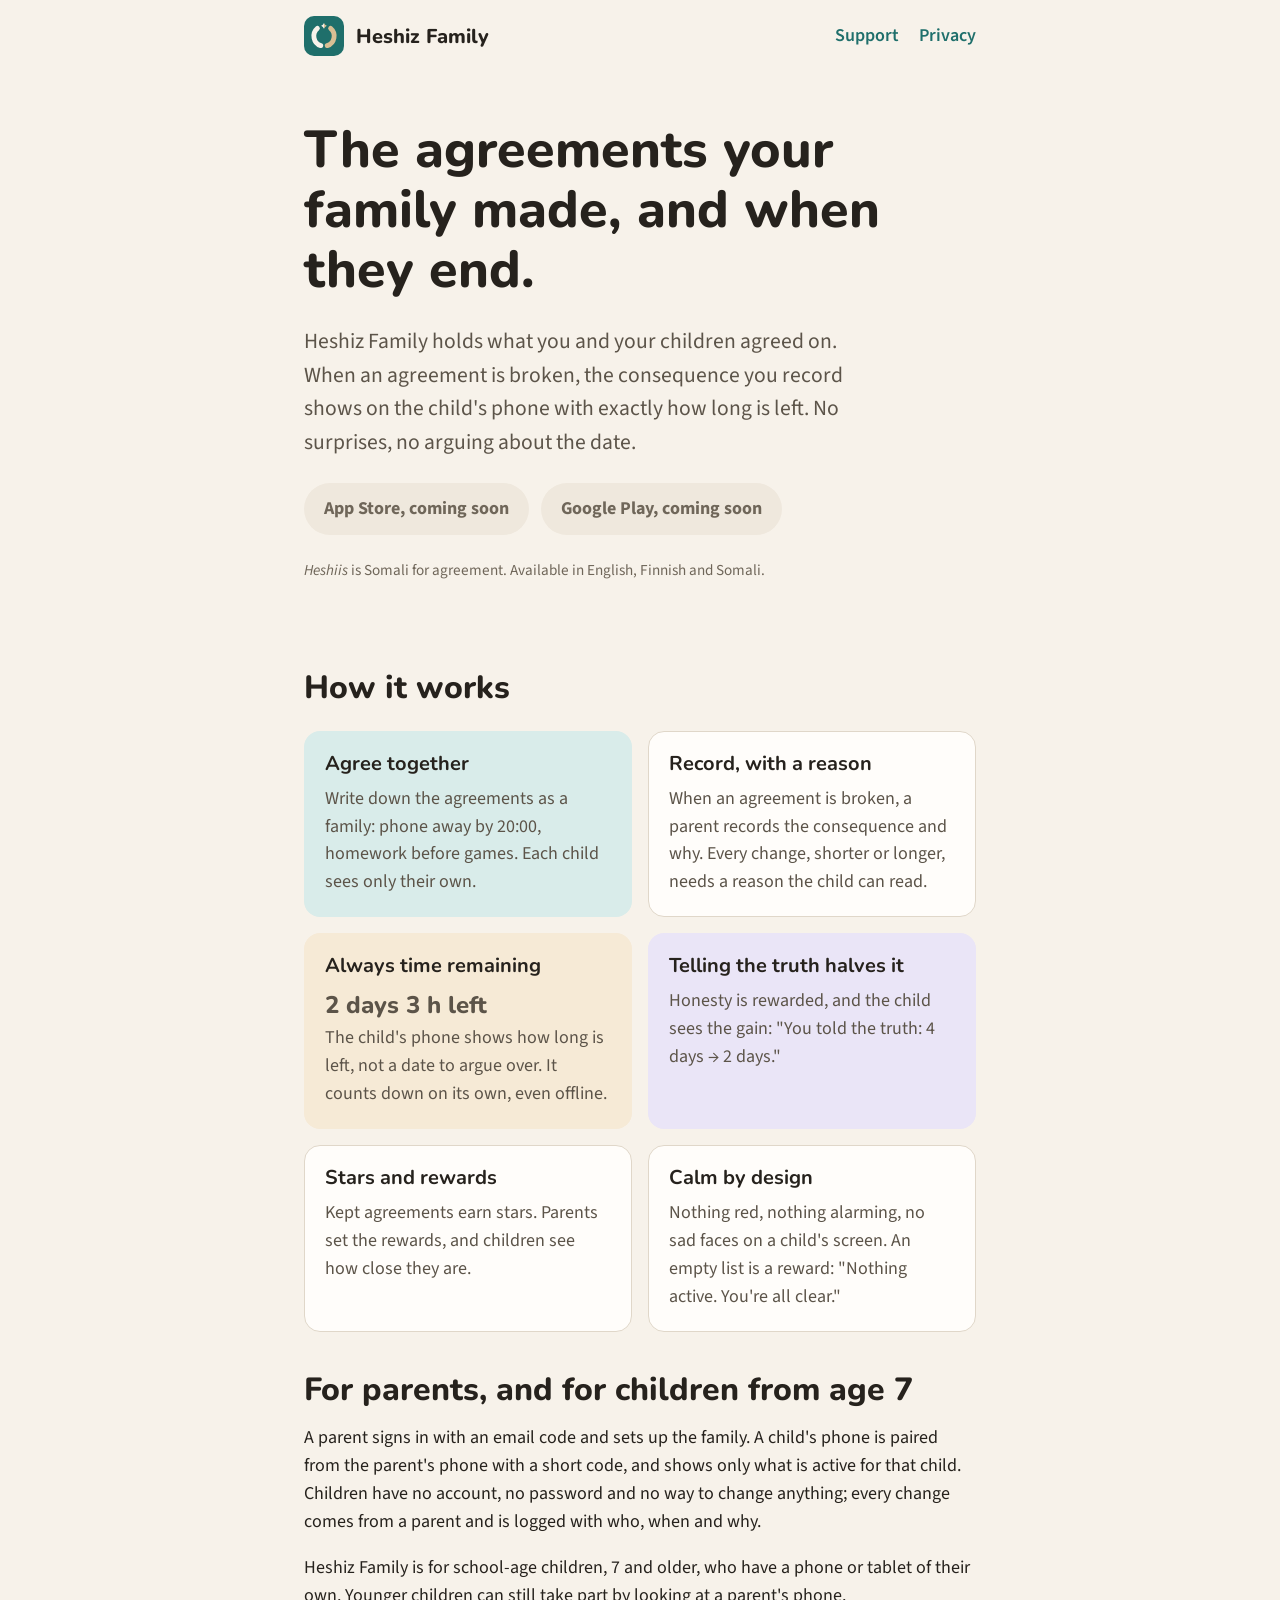
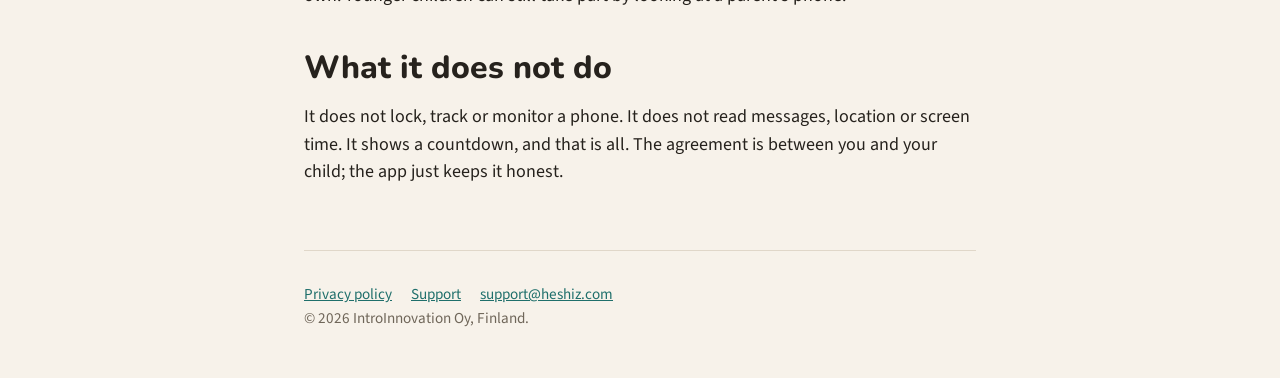
==== index.html @ ecb0149c "Landing page, privacy policy and support page for heshiz.com" ====
<!doctype html>
<html lang="en">
<head>
  <meta charset="utf-8">
  <meta name="viewport" content="width=device-width, initial-scale=1">
  <title>Heshiz Family</title>
  <meta name="description" content="Heshiz Family holds the agreements your family made, what is active for each child, and when it ends. Calm, fair and predictable.">
  <link rel="icon" href="icon.svg" type="image/svg+xml">
  <link rel="apple-touch-icon" href="icon.png">
  <link rel="preconnect" href="https://fonts.googleapis.com">
  <link rel="preconnect" href="https://fonts.gstatic.com" crossorigin>
  <link rel="stylesheet" href="https://fonts.googleapis.com/css2?family=Nunito:wght@700;800&family=Source+Sans+3:wght@400;600;700&display=swap">
  <link rel="stylesheet" href="style.css">
</head>
<body>
<div class="wrap">
  <header class="site">
    <a class="logo" href="/"><img src="icon.svg" alt="" width="40" height="40">Heshiz Family</a>
    <nav>
      <a href="support.html">Support</a>
      <a href="privacy.html">Privacy</a>
    </nav>
  </header>

  <section class="hero">
    <h1>The agreements your family made, and when they end.</h1>
    <p class="lead">Heshiz Family holds what you and your children agreed on. When an agreement is broken, the consequence you record shows on the child's phone with exactly how long is left. No surprises, no arguing about the date.</p>
    <div class="stores">
      <a class="soon" href="#" aria-disabled="true">App Store, coming soon</a>
      <a class="soon" href="#" aria-disabled="true">Google Play, coming soon</a>
    </div>
    <p class="meta"><em>Heshiis</em> is Somali for agreement. Available in English, Finnish and Somali.</p>
  </section>

  <h2>How it works</h2>
  <div class="cards">
    <div class="card brand">
      <h3>Agree together</h3>
      <p>Write down the agreements as a family: phone away by 20:00, homework before games. Each child sees only their own.</p>
    </div>
    <div class="card">
      <h3>Record, with a reason</h3>
      <p>When an agreement is broken, a parent records the consequence and why. Every change, shorter or longer, needs a reason the child can read.</p>
    </div>
    <div class="card sand">
      <h3>Always time remaining</h3>
      <p class="countdown">2 days 3 h left</p>
      <p>The child's phone shows how long is left, not a date to argue over. It counts down on its own, even offline.</p>
    </div>
    <div class="card lavender">
      <h3>Telling the truth halves it</h3>
      <p>Honesty is rewarded, and the child sees the gain: "You told the truth: 4 days &rarr; 2 days."</p>
    </div>
    <div class="card">
      <h3>Stars and rewards</h3>
      <p>Kept agreements earn stars. Parents set the rewards, and children see how close they are.</p>
    </div>
    <div class="card">
      <h3>Calm by design</h3>
      <p>Nothing red, nothing alarming, no sad faces on a child's screen. An empty list is a reward: "Nothing active. You're all clear."</p>
    </div>
  </div>

  <h2>For parents, and for children from age 7</h2>
  <p>A parent signs in with an email code and sets up the family. A child's phone is paired from the parent's phone with a short code, and shows only what is active for that child. Children have no account, no password and no way to change anything; every change comes from a parent and is logged with who, when and why.</p>
  <p>Heshiz Family is for school-age children, 7 and older, who have a phone or tablet of their own. Younger children can still take part by looking at a parent's phone.</p>

  <h2>What it does not do</h2>
  <p>It does not lock, track or monitor a phone. It does not read messages, location or screen time. It shows a countdown, and that is all. The agreement is between you and your child; the app just keeps it honest.</p>

  <footer class="site">
    <a href="privacy.html">Privacy policy</a>
    <a href="support.html">Support</a>
    <a href="mailto:support@heshiz.com">support@heshiz.com</a>
    <p>&copy; 2026 IntroInnovation Oy, Finland.</p>
  </footer>
</div>
</body>
</html>
---- style.css ----
:root {
  --bg-canvas: #f7f2ea;
  --bg-surface: #fffdfa;
  --bg-surface-alt: #efe8dd;
  --border: #e0d7c9;
  --text-primary: #26221d;
  --text-secondary: #5c5449;
  --text-muted: #6f6659;
  --brand: #1f6f6b;
  --brand-soft: #d9ecea;
  --sand-soft: #f6ead6;
  --lavender-soft: #eae5f7;
  --accent: #b8542f;
  --accent-pressed: #993f1f;
  --focus: #155e59;
}

@media (prefers-color-scheme: dark) {
  :root {
    --bg-canvas: #16130f;
    --bg-surface: #211d18;
    --bg-surface-alt: #2b261f;
    --border: #3a342b;
    --text-primary: #f4eee4;
    --text-secondary: #c3b9a9;
    --text-muted: #a99e8e;
    --brand: #67c9bd;
    --brand-soft: #1d3a37;
    --sand-soft: #33291d;
    --lavender-soft: #2a2440;
    --accent: #f08a5d;
    --accent-pressed: #d8734a;
    --focus: #7fd9cd;
  }
}

* { box-sizing: border-box; }

html { color-scheme: light dark; }

body {
  margin: 0;
  background: var(--bg-canvas);
  color: var(--text-primary);
  font-family: "Source Sans 3", "Segoe UI", system-ui, sans-serif;
  font-size: 1.125rem;
  line-height: 1.55;
}

h1, h2, h3 {
  font-family: "Nunito", "Segoe UI", system-ui, sans-serif;
  font-weight: 800;
  line-height: 1.15;
  margin: 0 0 0.5em;
}

h1 { font-size: clamp(2rem, 6vw, 3.25rem); }
h2 { font-size: clamp(1.5rem, 4vw, 2rem); margin-top: 2.5rem; }
h3 { font-size: 1.25rem; font-weight: 700; margin-top: 1.5rem; }

p { margin: 0 0 1em; }

a { color: var(--brand); }

a:focus-visible, button:focus-visible {
  outline: 3px solid var(--focus);
  outline-offset: 2px;
}

.wrap {
  max-width: 44rem;
  margin: 0 auto;
  padding: 0 1rem;
}

header.site {
  display: flex;
  align-items: center;
  justify-content: space-between;
  gap: 1rem;
  padding: 1rem 0;
}

header.site .logo {
  display: flex;
  align-items: center;
  gap: 0.75rem;
  color: var(--text-primary);
  text-decoration: none;
  font-family: "Nunito", system-ui, sans-serif;
  font-weight: 800;
  font-size: 1.25rem;
}

header.site .logo img {
  width: 40px;
  height: 40px;
  border-radius: 10px;
}

header.site nav a {
  margin-left: 1rem;
  text-decoration: none;
  font-weight: 600;
}

.hero {
  padding: 3rem 0 2rem;
}

.hero .lead {
  font-size: 1.35rem;
  color: var(--text-secondary);
  max-width: 34rem;
}

.stores {
  display: flex;
  flex-wrap: wrap;
  gap: 0.75rem;
  margin: 1.5rem 0;
}

.stores a {
  display: inline-block;
  min-height: 48px;
  padding: 0.75rem 1.25rem;
  border-radius: 999px;
  background: var(--accent);
  color: #fffdfa;
  text-decoration: none;
  font-weight: 700;
}

.stores a:hover { background: var(--accent-pressed); }

.stores a.soon {
  background: var(--bg-surface-alt);
  color: var(--text-muted);
  pointer-events: none;
}

.cards {
  display: grid;
  gap: 1rem;
  grid-template-columns: repeat(auto-fit, minmax(14rem, 1fr));
  margin: 1.5rem 0;
}

.card {
  background: var(--bg-surface);
  border: 1px solid var(--border);
  border-radius: 16px;
  padding: 1.25rem;
}

.card h3 { margin-top: 0; }

.card p { margin: 0; color: var(--text-secondary); }

.card.sand { background: var(--sand-soft); border-color: transparent; }
.card.brand { background: var(--brand-soft); border-color: transparent; }
.card.lavender { background: var(--lavender-soft); border-color: transparent; }

.countdown {
  font-family: "Nunito", system-ui, sans-serif;
  font-weight: 800;
  font-size: 1.5rem;
  color: var(--text-primary);
}

.meta { color: var(--text-muted); font-size: 0.95rem; }

table {
  width: 100%;
  border-collapse: collapse;
  margin: 1rem 0 1.5rem;
  font-size: 1rem;
}

th, td {
  text-align: left;
  vertical-align: top;
  padding: 0.5rem 0.5rem 0.5rem 0;
  border-bottom: 1px solid var(--border);
}

th { font-weight: 700; }

footer.site {
  margin-top: 4rem;
  padding: 2rem 0;
  border-top: 1px solid var(--border);
  color: var(--text-muted);
  font-size: 0.95rem;
}

footer.site a { margin-right: 1rem; }
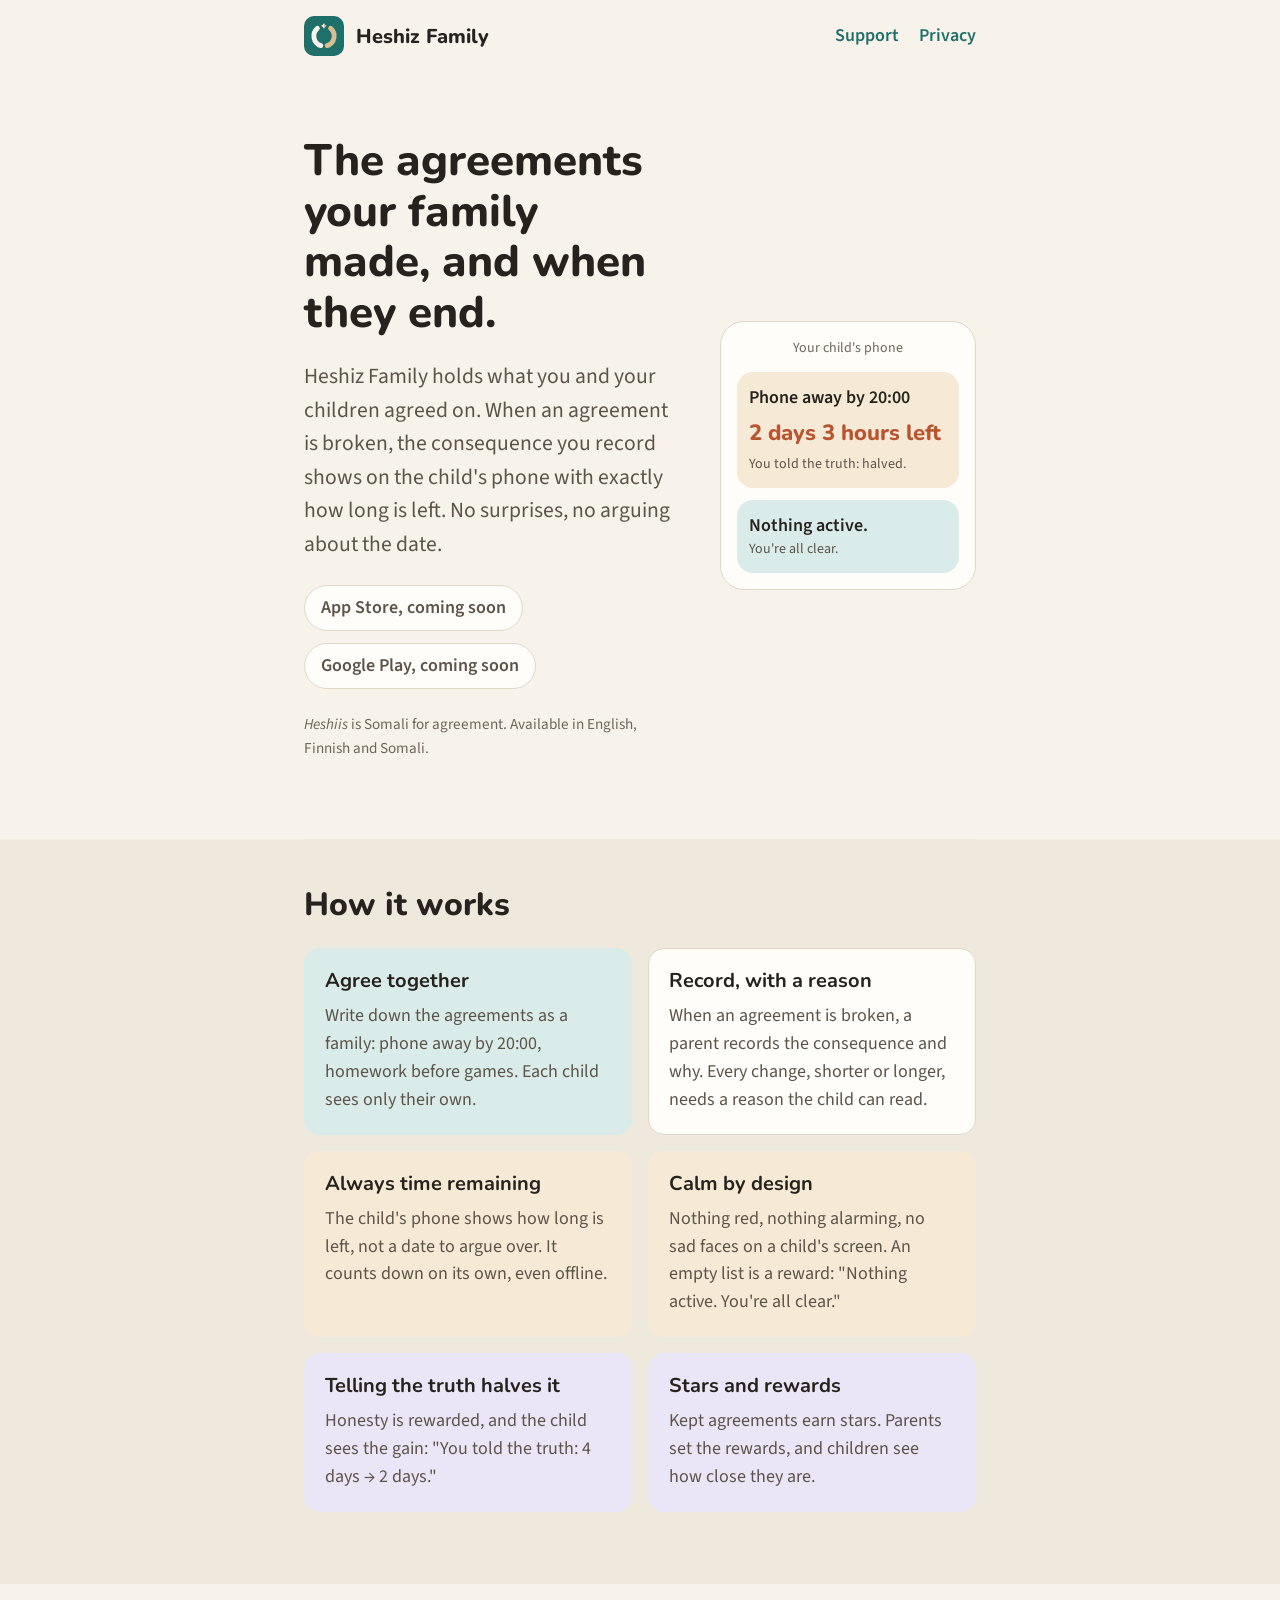
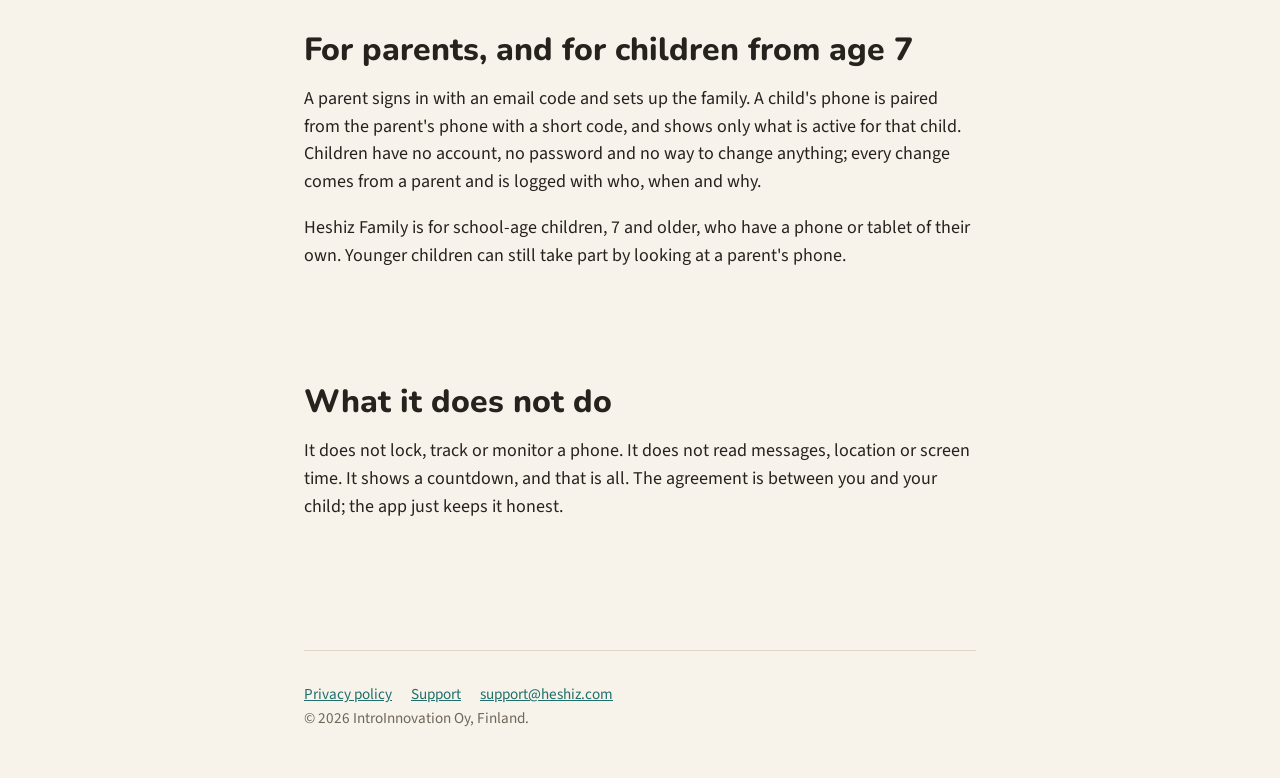
==== commit 06285aaa: "Landing page hero with child-phone tile, section rhythm, main landmarks, design brief - Hero: two-co" ====
--- a/index.html
+++ b/index.html
@@ -22,51 +22,72 @@
     </nav>
   </header>
 
+  <main>
   <section class="hero">
-    <h1>The agreements your family made, and when they end.</h1>
-    <p class="lead">Heshiz Family holds what you and your children agreed on. When an agreement is broken, the consequence you record shows on the child's phone with exactly how long is left. No surprises, no arguing about the date.</p>
-    <div class="stores">
-      <a class="soon" href="#" aria-disabled="true">App Store, coming soon</a>
-      <a class="soon" href="#" aria-disabled="true">Google Play, coming soon</a>
+    <div>
+      <h1>The agreements your family made, and when they end.</h1>
+      <p class="lead">Heshiz Family holds what you and your children agreed on. When an agreement is broken, the consequence you record shows on the child's phone with exactly how long is left. No surprises, no arguing about the date.</p>
+      <div class="stores">
+        <span class="soon">App Store, coming soon</span>
+        <span class="soon">Google Play, coming soon</span>
+      </div>
+      <p class="meta"><em lang="so">Heshiis</em> is Somali for agreement. Available in English, Finnish and Somali.</p>
     </div>
-    <p class="meta"><em>Heshiis</em> is Somali for agreement. Available in English, Finnish and Somali.</p>
+    <div class="phone" aria-hidden="true">
+      <p class="phone-name">Your child's phone</p>
+      <div class="tile">
+        <p class="tile-title">Phone away by 20:00</p>
+        <p class="countdown">2 days 3 hours left</p>
+        <p class="tile-note">You told the truth: halved.</p>
+      </div>
+      <div class="tile empty">
+        <p class="tile-title">Nothing active.</p>
+        <p class="tile-note">You're all clear.</p>
+      </div>
+    </div>
   </section>
 
-  <h2>How it works</h2>
-  <div class="cards">
-    <div class="card brand">
-      <h3>Agree together</h3>
-      <p>Write down the agreements as a family: phone away by 20:00, homework before games. Each child sees only their own.</p>
+  <section class="band">
+    <h2>How it works</h2>
+    <div class="cards">
+      <div class="card brand">
+        <h3>Agree together</h3>
+        <p>Write down the agreements as a family: phone away by 20:00, homework before games. Each child sees only their own.</p>
+      </div>
+      <div class="card">
+        <h3>Record, with a reason</h3>
+        <p>When an agreement is broken, a parent records the consequence and why. Every change, shorter or longer, needs a reason the child can read.</p>
+      </div>
+      <div class="card sand">
+        <h3>Always time remaining</h3>
+        <p>The child's phone shows how long is left, not a date to argue over. It counts down on its own, even offline.</p>
+      </div>
+      <div class="card sand">
+        <h3>Calm by design</h3>
+        <p>Nothing red, nothing alarming, no sad faces on a child's screen. An empty list is a reward: "Nothing active. You're all clear."</p>
+      </div>
+      <div class="card lavender">
+        <h3>Telling the truth halves it</h3>
+        <p>Honesty is rewarded, and the child sees the gain: "You told the truth: 4 days &rarr; 2 days."</p>
+      </div>
+      <div class="card lavender">
+        <h3>Stars and rewards</h3>
+        <p>Kept agreements earn stars. Parents set the rewards, and children see how close they are.</p>
+      </div>
     </div>
-    <div class="card">
-      <h3>Record, with a reason</h3>
-      <p>When an agreement is broken, a parent records the consequence and why. Every change, shorter or longer, needs a reason the child can read.</p>
-    </div>
-    <div class="card sand">
-      <h3>Always time remaining</h3>
-      <p class="countdown">2 days 3 h left</p>
-      <p>The child's phone shows how long is left, not a date to argue over. It counts down on its own, even offline.</p>
-    </div>
-    <div class="card lavender">
-      <h3>Telling the truth halves it</h3>
-      <p>Honesty is rewarded, and the child sees the gain: "You told the truth: 4 days &rarr; 2 days."</p>
-    </div>
-    <div class="card">
-      <h3>Stars and rewards</h3>
-      <p>Kept agreements earn stars. Parents set the rewards, and children see how close they are.</p>
-    </div>
-    <div class="card">
-      <h3>Calm by design</h3>
-      <p>Nothing red, nothing alarming, no sad faces on a child's screen. An empty list is a reward: "Nothing active. You're all clear."</p>
-    </div>
-  </div>
+  </section>
 
-  <h2>For parents, and for children from age 7</h2>
-  <p>A parent signs in with an email code and sets up the family. A child's phone is paired from the parent's phone with a short code, and shows only what is active for that child. Children have no account, no password and no way to change anything; every change comes from a parent and is logged with who, when and why.</p>
-  <p>Heshiz Family is for school-age children, 7 and older, who have a phone or tablet of their own. Younger children can still take part by looking at a parent's phone.</p>
+  <section>
+    <h2>For parents, and for children from age 7</h2>
+    <p>A parent signs in with an email code and sets up the family. A child's phone is paired from the parent's phone with a short code, and shows only what is active for that child. Children have no account, no password and no way to change anything; every change comes from a parent and is logged with who, when and why.</p>
+    <p>Heshiz Family is for school-age children, 7 and older, who have a phone or tablet of their own. Younger children can still take part by looking at a parent's phone.</p>
+  </section>
 
-  <h2>What it does not do</h2>
-  <p>It does not lock, track or monitor a phone. It does not read messages, location or screen time. It shows a countdown, and that is all. The agreement is between you and your child; the app just keeps it honest.</p>
+  <section>
+    <h2>What it does not do</h2>
+    <p>It does not lock, track or monitor a phone. It does not read messages, location or screen time. It shows a countdown, and that is all. The agreement is between you and your child; the app just keeps it honest.</p>
+  </section>
+  </main>
 
   <footer class="site">
     <a href="privacy.html">Privacy policy</a>
--- a/style.css
+++ b/style.css
@@ -13,6 +13,7 @@
   --accent: #b8542f;
   --accent-pressed: #993f1f;
   --focus: #155e59;
+  --on-accent: #fffdfa;
 }
 
 @media (prefers-color-scheme: dark) {
@@ -31,6 +32,7 @@
     --accent: #f08a5d;
     --accent-pressed: #d8734a;
     --focus: #7fd9cd;
+    --on-accent: #16130f;
   }
 }
 
@@ -56,6 +58,7 @@
 
 h1 { font-size: clamp(2rem, 6vw, 3.25rem); }
 h2 { font-size: clamp(1.5rem, 4vw, 2rem); margin-top: 2.5rem; }
+section > h2:first-child { margin-top: 0; }
 h3 { font-size: 1.25rem; font-weight: 700; margin-top: 1.5rem; }
 
 p { margin: 0 0 1em; }
@@ -87,7 +90,7 @@
   gap: 0.75rem;
   color: var(--text-primary);
   text-decoration: none;
-  font-family: "Nunito", system-ui, sans-serif;
+  font-family: "Nunito", "Segoe UI", system-ui, sans-serif;
   font-weight: 800;
   font-size: 1.25rem;
 }
@@ -104,8 +107,48 @@
   font-weight: 600;
 }
 
+main > section { padding: 3rem 0; }
+
 .hero {
-  padding: 3rem 0 2rem;
+  padding: 4rem 0;
+  display: grid;
+  gap: 2rem;
+  align-items: center;
+}
+
+@media (min-width: 48rem) {
+  .hero { grid-template-columns: 1fr 16rem; gap: 3rem; }
+  .hero h1 { font-size: clamp(2rem, 4vw, 2.75rem); }
+}
+
+.phone {
+  background: var(--bg-surface);
+  border: 1px solid var(--border);
+  border-radius: 24px;
+  padding: 1rem;
+  display: grid;
+  gap: 0.75rem;
+  max-width: 20rem;
+}
+
+.phone p { margin: 0; }
+.phone-name { text-align: center; color: var(--text-muted); font-size: 0.875rem; }
+
+.tile {
+  background: var(--sand-soft);
+  border-radius: 16px;
+  padding: 0.75rem;
+}
+
+.tile.empty { background: var(--brand-soft); }
+.tile-title { font-weight: 600; }
+.tile-note { color: var(--text-secondary); font-size: 0.875rem; }
+.tile .countdown { margin: 0.25rem 0; font-size: 1.375rem; color: var(--accent); }
+
+.band {
+  background: var(--bg-surface-alt);
+  box-shadow: 0 0 0 100vmax var(--bg-surface-alt);
+  clip-path: inset(0 -100vmax);
 }
 
 .hero .lead {
@@ -127,17 +170,20 @@
   padding: 0.75rem 1.25rem;
   border-radius: 999px;
   background: var(--accent);
-  color: #fffdfa;
+  color: var(--on-accent);
   text-decoration: none;
   font-weight: 700;
 }
 
 .stores a:hover { background: var(--accent-pressed); }
 
-.stores a.soon {
-  background: var(--bg-surface-alt);
-  color: var(--text-muted);
-  pointer-events: none;
+.stores .soon {
+  padding: 0.5rem 1rem;
+  border: 1px solid var(--border);
+  border-radius: 999px;
+  background: var(--bg-surface);
+  color: var(--text-secondary);
+  font-weight: 600;
 }
 
 .cards {
@@ -163,7 +209,7 @@
 .card.lavender { background: var(--lavender-soft); border-color: transparent; }
 
 .countdown {
-  font-family: "Nunito", system-ui, sans-serif;
+  font-family: "Nunito", "Segoe UI", system-ui, sans-serif;
   font-weight: 800;
   font-size: 1.5rem;
   color: var(--text-primary);
